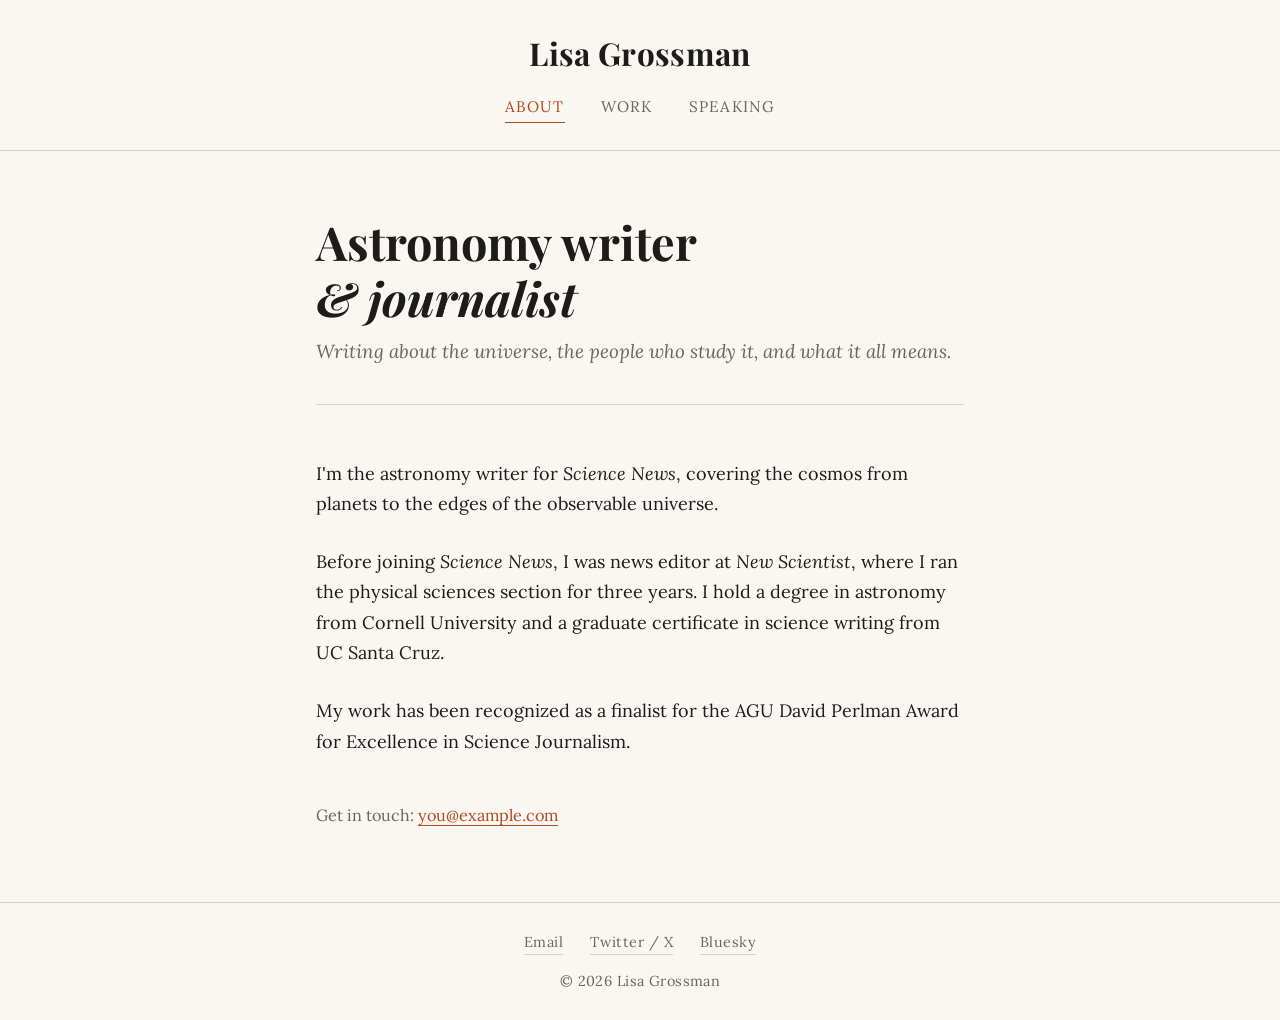
==== index.html @ 64b87784 "Initial site — About, Work, Speaking pages" ====
<!DOCTYPE html>
<html lang="en">
<head>
  <meta charset="UTF-8">
  <meta name="viewport" content="width=device-width, initial-scale=1.0">
  <meta name="description" content="Lisa Grossman — science journalist and essayist.">
  <title>Lisa Grossman</title>
  <link rel="stylesheet" href="style.css">
</head>
<body>

  <header>
    <a class="site-name" href="index.html">Lisa Grossman</a>
    <nav>
      <a href="index.html" class="active">About</a>
      <a href="work.html">Work</a>
      <a href="speaking.html">Speaking</a>
    </nav>
  </header>

  <main>
    <div class="page-hero">
      <h1>Astronomy writer<br><em>& journalist</em></h1>
      <p class="tagline">Writing about the universe, the people who study it, and what it all means.</p>
    </div>

    <div class="about-body">
      <p>
        I'm the astronomy writer for <em>Science News</em>, covering the cosmos from planets
        to the edges of the observable universe.
      </p>
      <p>
        Before joining <em>Science News</em>, I was news editor at <em>New Scientist</em>, where I ran
        the physical sciences section for three years. I hold a degree in astronomy from Cornell University
        and a graduate certificate in science writing from UC Santa Cruz.
      </p>
      <p>
        My work has been recognized as a finalist for the AGU David Perlman Award for Excellence in
        Science Journalism.
      </p>
      <p class="contact-line">
        Get in touch: <a href="mailto:you@example.com">you@example.com</a>
      </p>
    </div>
  </main>

  <footer>
    <div class="footer-links">
      <a href="mailto:you@example.com">Email</a>
      <a href="https://twitter.com/yourhandle" target="_blank" rel="noopener">Twitter / X</a>
      <a href="https://bsky.app/profile/yourhandle" target="_blank" rel="noopener">Bluesky</a>
    </div>
    <p>&copy; 2026 Lisa Grossman</p>
  </footer>

</body>
</html>
---- style.css ----
/* ── Fonts ── */
@import url('https://fonts.googleapis.com/css2?family=Playfair+Display:ital,wght@0,400;0,700;1,400&family=Lora:ital,wght@0,400;0,600;1,400&display=swap');

/* ── Reset & Base ── */
*, *::before, *::after { box-sizing: border-box; margin: 0; padding: 0; }

:root {
  --cream:   #FAF7F2;
  --warm-white: #F5F0E8;
  --ink:     #1C1C1A;
  --muted:   #6B6560;
  --accent:  #B04A1F;
  --rule:    #D9D0C4;
  --max-w:   720px;
}

html { font-size: 18px; scroll-behavior: smooth; }

body {
  background: var(--cream);
  color: var(--ink);
  font-family: 'Lora', Georgia, serif;
  line-height: 1.7;
  min-height: 100vh;
  display: flex;
  flex-direction: column;
}

/* ── Header / Nav ── */
header {
  border-bottom: 1px solid var(--rule);
  padding: 1.5rem 2rem;
  display: flex;
  flex-direction: column;
  align-items: center;
  gap: 0.75rem;
  background: var(--cream);
}

header .site-name {
  font-family: 'Playfair Display', Georgia, serif;
  font-size: 1.75rem;
  font-weight: 700;
  letter-spacing: 0.01em;
  color: var(--ink);
  text-decoration: none;
}

header .site-name:hover { color: var(--accent); }

nav {
  display: flex;
  gap: 2rem;
  font-family: 'Lora', Georgia, serif;
  font-size: 0.85rem;
  letter-spacing: 0.08em;
  text-transform: uppercase;
}

nav a {
  color: var(--muted);
  text-decoration: none;
  padding-bottom: 2px;
  border-bottom: 1px solid transparent;
  transition: color 0.2s, border-color 0.2s;
}

nav a:hover, nav a.active {
  color: var(--accent);
  border-bottom-color: var(--accent);
}

/* ── Main Content ── */
main {
  flex: 1;
  width: 100%;
  max-width: var(--max-w);
  margin: 0 auto;
  padding: 3.5rem 2rem 4rem;
}

/* ── Page Hero ── */
.page-hero {
  margin-bottom: 3rem;
  padding-bottom: 2rem;
  border-bottom: 1px solid var(--rule);
}

.page-hero h1 {
  font-family: 'Playfair Display', Georgia, serif;
  font-size: 2.6rem;
  font-weight: 700;
  line-height: 1.2;
  margin-bottom: 0.5rem;
}

.page-hero .tagline {
  font-style: italic;
  color: var(--muted);
  font-size: 1.05rem;
}

/* ── About Page ── */
.about-body {
  display: flex;
  flex-direction: column;
  gap: 1.5rem;
}

.about-body p { font-size: 1rem; }

.about-body .contact-line {
  margin-top: 1rem;
  font-size: 0.9rem;
  color: var(--muted);
}

.about-body .contact-line a {
  color: var(--accent);
  text-decoration: none;
  border-bottom: 1px solid var(--accent);
}

/* ── Section Headings ── */
h2 {
  font-family: 'Playfair Display', Georgia, serif;
  font-size: 1.4rem;
  font-weight: 700;
  margin-bottom: 1.5rem;
}

h3 {
  font-family: 'Playfair Display', Georgia, serif;
  font-weight: 700;
  font-size: 1.05rem;
  margin-bottom: 0.2rem;
}

/* ── Clips / Work ── */
.clips-category {
  margin-bottom: 3rem;
}

.clips-category h2 {
  font-size: 0.8rem;
  text-transform: uppercase;
  letter-spacing: 0.12em;
  color: var(--muted);
  font-family: 'Lora', Georgia, serif;
  font-weight: 600;
  margin-bottom: 1.25rem;
  padding-bottom: 0.5rem;
  border-bottom: 1px solid var(--rule);
}

.clip {
  margin-bottom: 1.75rem;
}

.clip h3 a {
  color: var(--ink);
  text-decoration: none;
  border-bottom: 1px solid transparent;
  transition: color 0.2s, border-color 0.2s;
}

.clip h3 a:hover {
  color: var(--accent);
  border-bottom-color: var(--accent);
}

.clip .meta {
  font-size: 0.82rem;
  color: var(--muted);
  margin-bottom: 0.35rem;
  font-style: italic;
}

.clip .description {
  font-size: 0.92rem;
  color: var(--ink);
}

/* ── Speaking ── */
.speaking-list {
  display: flex;
  flex-direction: column;
  gap: 2rem;
}

.talk {
  padding-bottom: 2rem;
  border-bottom: 1px solid var(--rule);
}

.talk:last-child { border-bottom: none; }

.talk h3 { font-size: 1.05rem; }

.talk .meta {
  font-size: 0.82rem;
  color: var(--muted);
  font-style: italic;
  margin-bottom: 0.4rem;
}

.talk p { font-size: 0.92rem; }

/* ── Footer ── */
footer {
  border-top: 1px solid var(--rule);
  padding: 1.5rem 2rem;
  text-align: center;
  font-size: 0.8rem;
  color: var(--muted);
  letter-spacing: 0.03em;
}

footer a {
  color: var(--muted);
  text-decoration: none;
  border-bottom: 1px solid var(--rule);
  transition: color 0.2s;
}

footer a:hover { color: var(--accent); }

footer .footer-links {
  display: flex;
  justify-content: center;
  gap: 1.5rem;
  margin-bottom: 0.75rem;
}

/* ── Responsive ── */
@media (max-width: 600px) {
  header { padding: 1.25rem 1.25rem; }
  main { padding: 2.5rem 1.25rem 3rem; }
  .page-hero h1 { font-size: 2rem; }
  nav { gap: 1.25rem; }
}
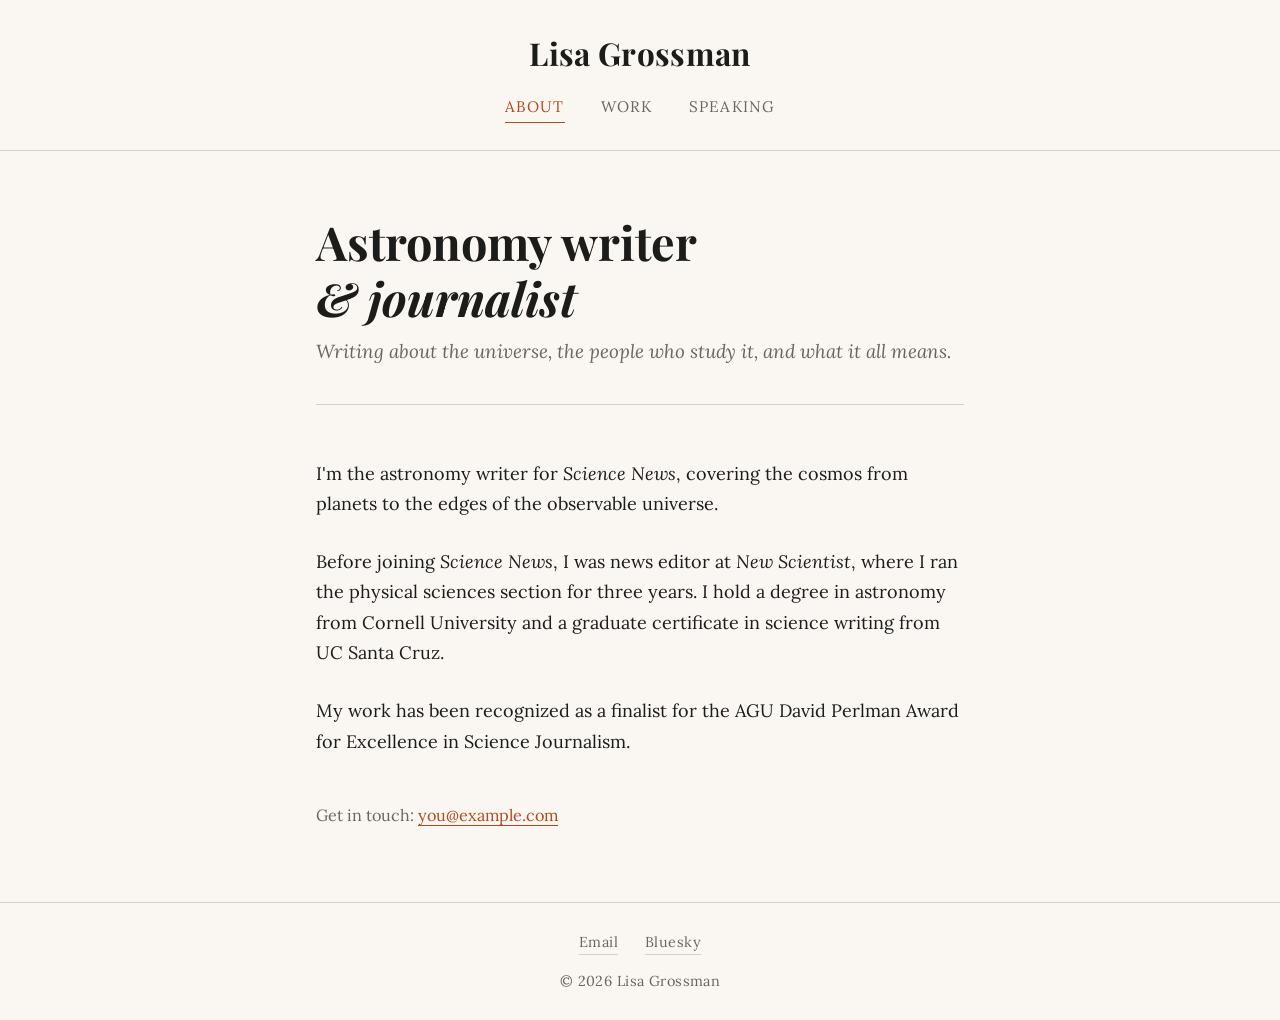
==== commit 96f4afb4: "Add Bluesky link, remove Twitter placeholder" ====
--- a/index.html
+++ b/index.html
@@ -47,8 +47,7 @@
   <footer>
     <div class="footer-links">
       <a href="mailto:you@example.com">Email</a>
-      <a href="https://twitter.com/yourhandle" target="_blank" rel="noopener">Twitter / X</a>
-      <a href="https://bsky.app/profile/yourhandle" target="_blank" rel="noopener">Bluesky</a>
+      <a href="https://bsky.app/profile/astrolisa.bsky.social" target="_blank" rel="noopener">Bluesky</a>
     </div>
     <p>&copy; 2026 Lisa Grossman</p>
   </footer>
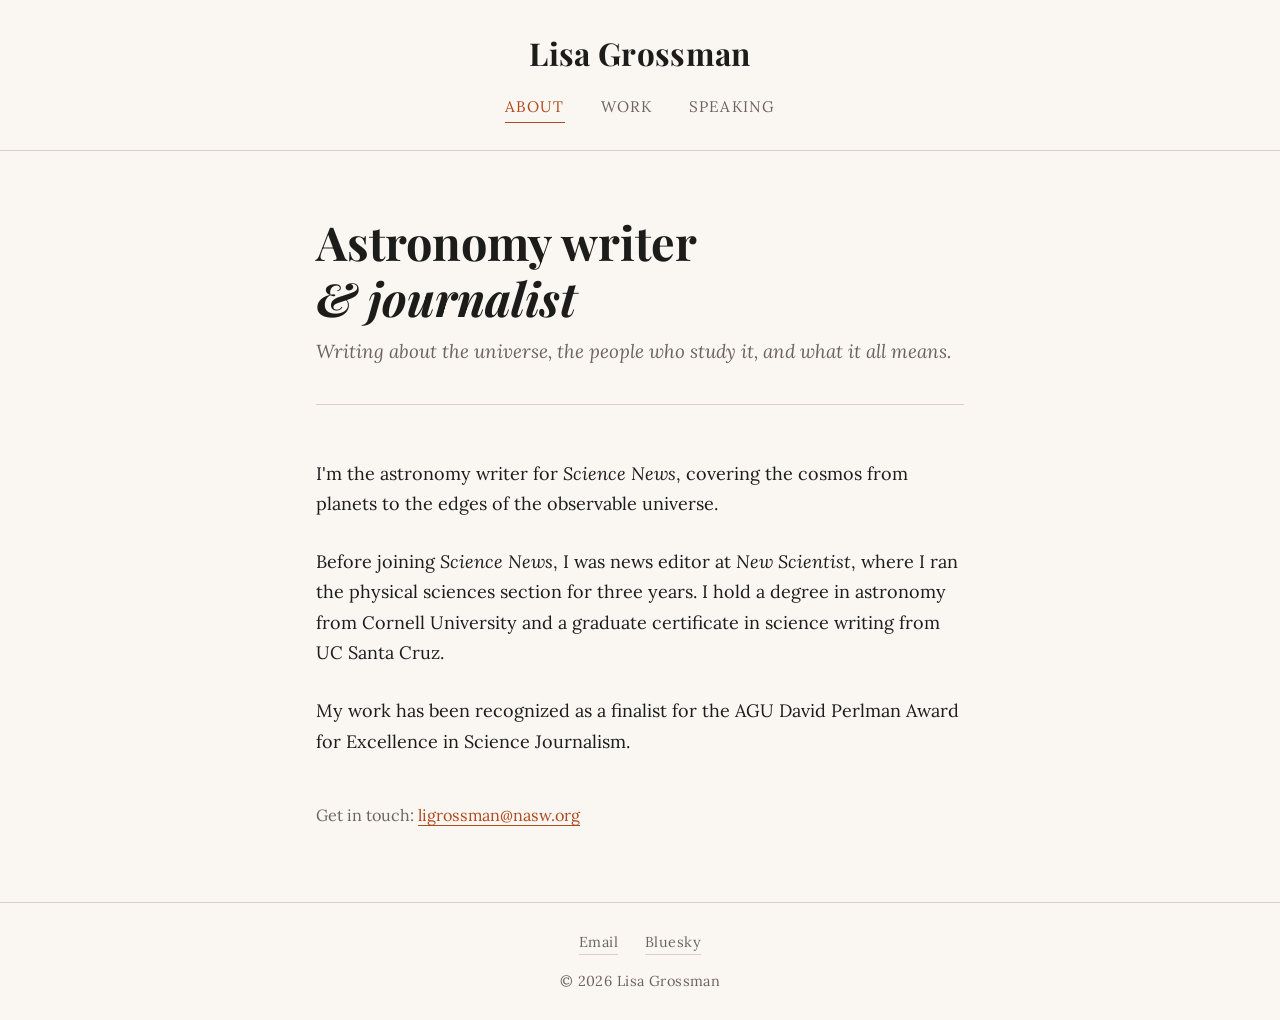
==== commit 7e6a2bed: "Add real email address" ====
--- a/index.html
+++ b/index.html
@@ -39,14 +39,14 @@
         Science Journalism.
       </p>
       <p class="contact-line">
-        Get in touch: <a href="mailto:you@example.com">you@example.com</a>
+        Get in touch: <a href="mailto:ligrossman@nasw.org">ligrossman@nasw.org</a>
       </p>
     </div>
   </main>
 
   <footer>
     <div class="footer-links">
-      <a href="mailto:you@example.com">Email</a>
+      <a href="mailto:ligrossman@nasw.org">Email</a>
       <a href="https://bsky.app/profile/astrolisa.bsky.social" target="_blank" rel="noopener">Bluesky</a>
     </div>
     <p>&copy; 2026 Lisa Grossman</p>
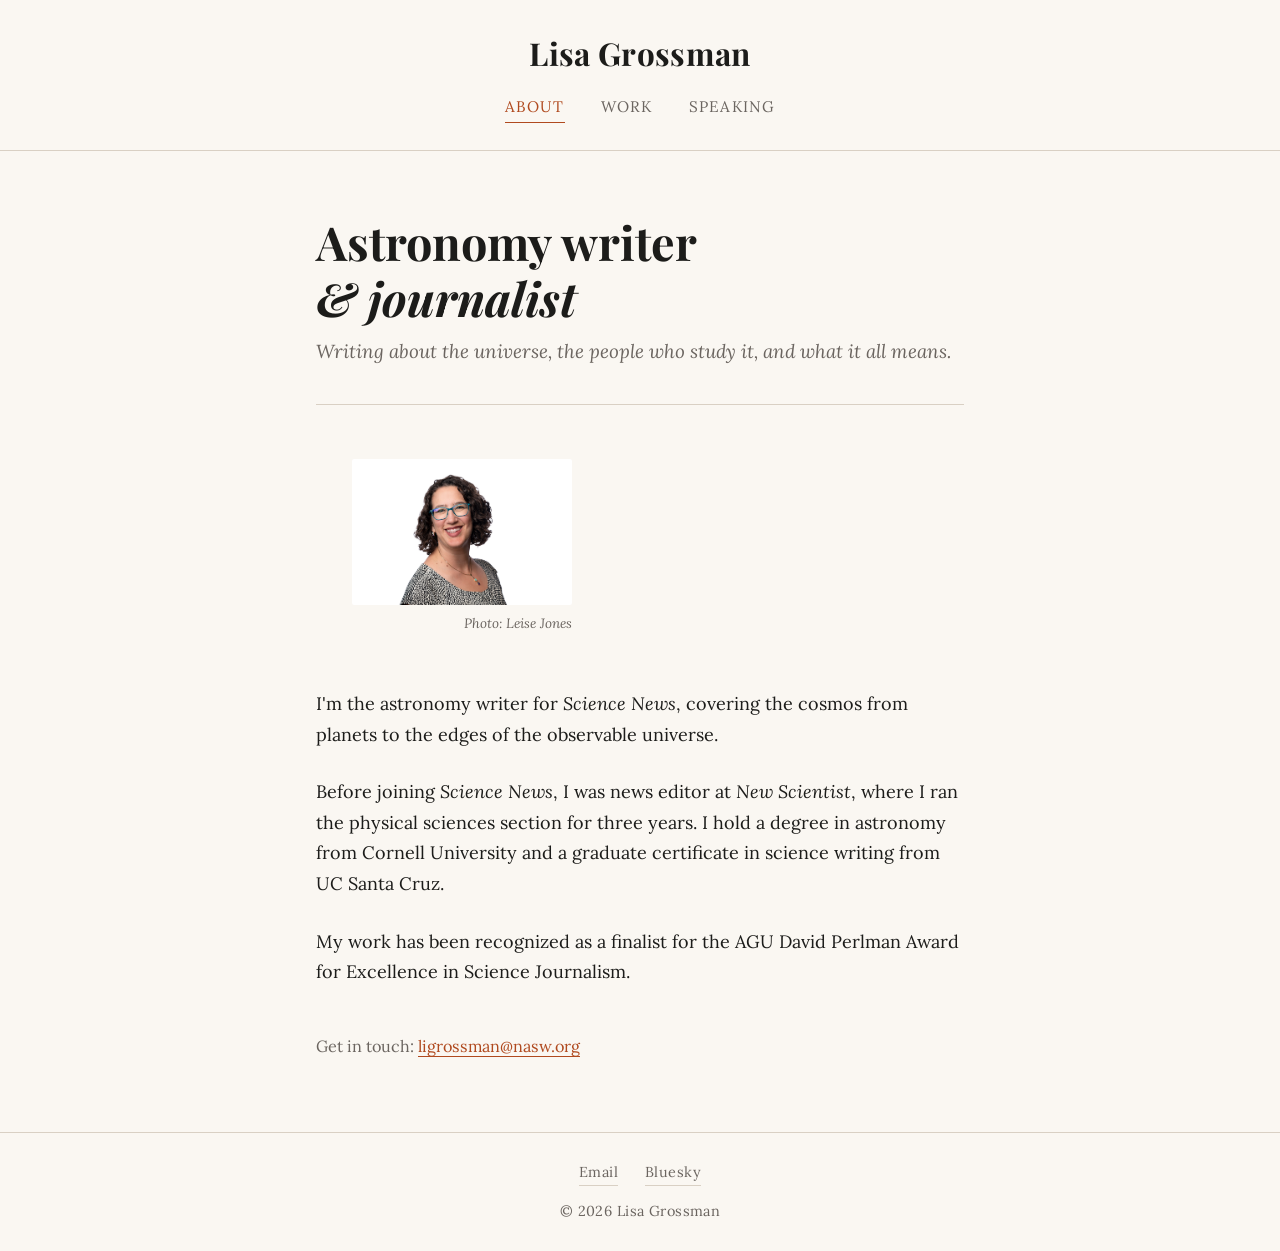
==== commit 3a0bf463: "Add headshot with photo credit" ====
--- a/index.html
+++ b/index.html
@@ -25,6 +25,10 @@
     </div>
 
     <div class="about-body">
+      <figure class="headshot">
+        <img src="KSJ6983-Edit.jpg" alt="Lisa Grossman">
+        <figcaption>Photo: Leise Jones</figcaption>
+      </figure>
       <p>
         I'm the astronomy writer for <em>Science News</em>, covering the cosmos from planets
         to the edges of the observable universe.
--- a/style.css
+++ b/style.css
@@ -121,6 +121,35 @@
   border-bottom: 1px solid var(--accent);
 }
 
+.headshot {
+  float: right;
+  margin: 0 0 1.5rem 2rem;
+  width: 220px;
+}
+
+.headshot img {
+  width: 100%;
+  display: block;
+  border-radius: 2px;
+}
+
+.headshot figcaption {
+  font-size: 0.75rem;
+  color: var(--muted);
+  margin-top: 0.4rem;
+  text-align: right;
+  font-style: italic;
+}
+
+@media (max-width: 600px) {
+  .headshot {
+    float: none;
+    margin: 0 0 1.5rem 0;
+    width: 100%;
+    max-width: 280px;
+  }
+}
+
 /* ── Section Headings ── */
 h2 {
   font-family: 'Playfair Display', Georgia, serif;
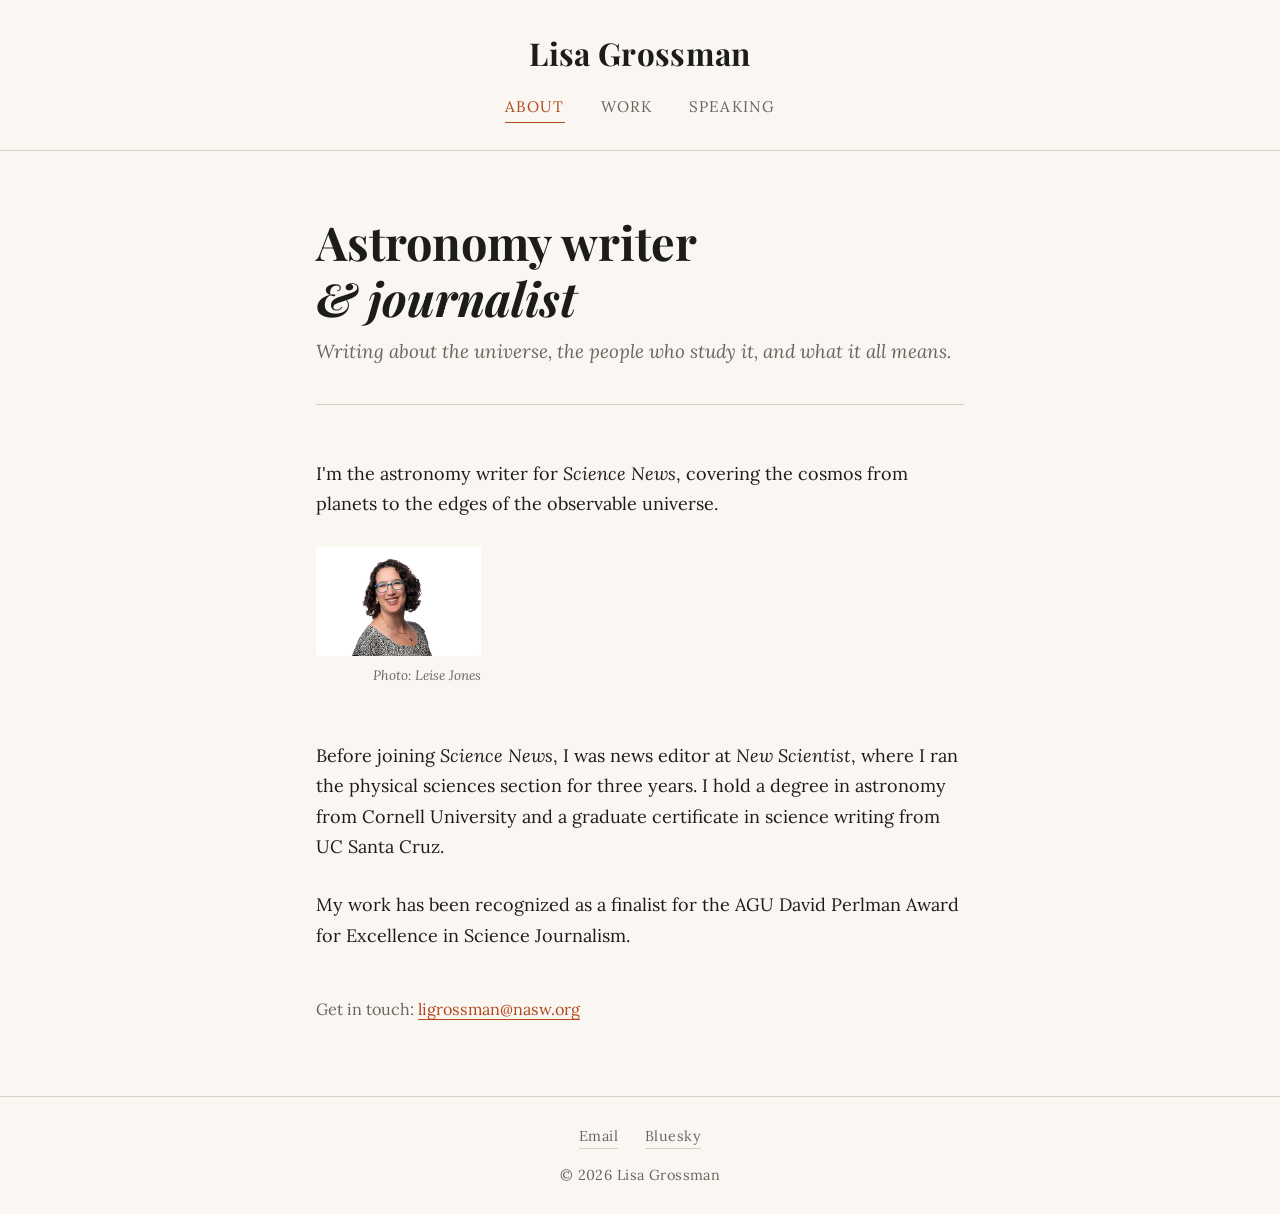
==== commit b0e60933: "Resize headshot to 165px, float left beside second paragraph" ====
--- a/index.html
+++ b/index.html
@@ -25,14 +25,14 @@
     </div>
 
     <div class="about-body">
+      <p>
+        I'm the astronomy writer for <em>Science News</em>, covering the cosmos from planets
+        to the edges of the observable universe.
+      </p>
       <figure class="headshot">
         <img src="KSJ6983-Edit.jpg" alt="Lisa Grossman">
         <figcaption>Photo: Leise Jones</figcaption>
       </figure>
-      <p>
-        I'm the astronomy writer for <em>Science News</em>, covering the cosmos from planets
-        to the edges of the observable universe.
-      </p>
       <p>
         Before joining <em>Science News</em>, I was news editor at <em>New Scientist</em>, where I ran
         the physical sciences section for three years. I hold a degree in astronomy from Cornell University
--- a/style.css
+++ b/style.css
@@ -122,9 +122,9 @@
 }
 
 .headshot {
-  float: right;
-  margin: 0 0 1.5rem 2rem;
-  width: 220px;
+  float: left;
+  margin: 0 2rem 1.5rem 0;
+  width: 165px;
 }
 
 .headshot img {
